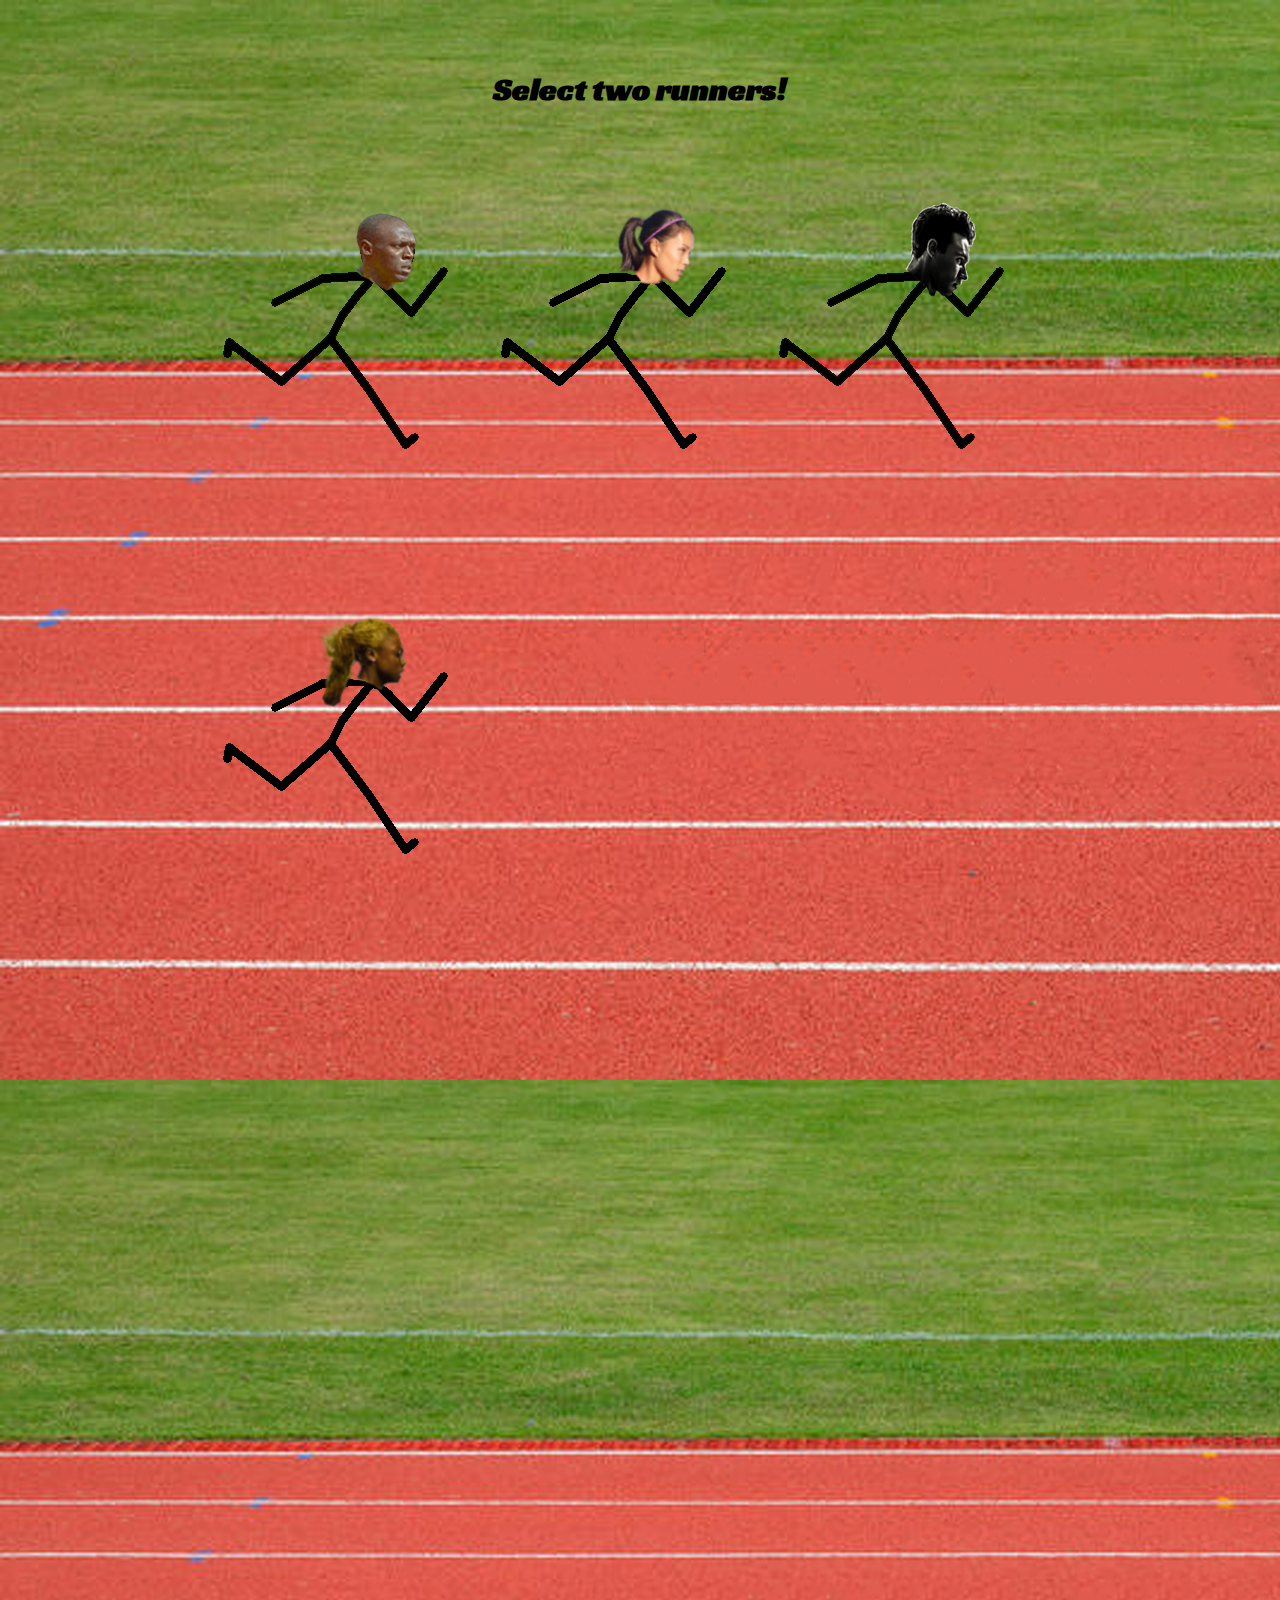
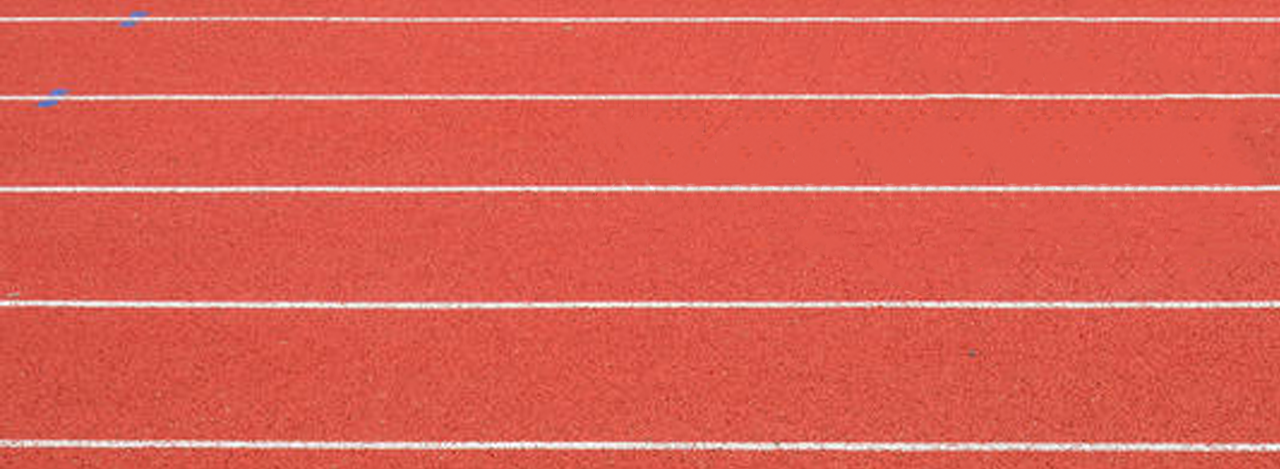
==== greatRace/index.html @ 97380203 "init four person race page" ====
<!DOCTYPE html>
<html lang="en">

<head>
    <!--
            Name: Dylan Mackey
            Date: 5/11/2021
            Assignment: Great Race
            Filename: index.html
        -->
    <meta charset="UTF-8">
    <meta name="viewport" content="width=device-width, initial-scale=1.0">
    <meta http-equiv="X-UA-Compatible" content="ie=edge">
    <title>The Great Race</title>
    <link href="https://fonts.googleapis.com/css?family=Racing+Sans+One&display=swap" rel="stylesheet">
    <link rel="stylesheet" href="style.css">
</head>

<body>
    <div id="standings">
        <img src="img/loseBlank.png" alt="loser" id="loser" />

        <div id="win">
            <h1>WINNER!</h1>

            <img src="img/winBlank.png" alt="winner" id="winner" />

            <img src="img/podium.png" alt="podium" width=200 />
        </div>
    </div>

    <img src="img/blank.png" alt="light" id="light" height=350 />

    <img src="img/blank.png" alt="flag" id="flag" height=350 />

    <div id="runners">
        <img src="img/blank.png" alt="1st runner" id="r1" />

        <img src="img/blank.png" alt="2nd runner" id="r2" />
    </div>

    <div id="selection">
        <h1 id="selectText">Select two runners!</h1>

        <img src="img/1r.png" alt="1st runner" id="p1" class="selectMe" />

        <img src="img/2r.png" alt="2nd runner" id="p2" class="selectMe" />

        <img src="img/3r.png" alt="3rd runner" id="p3" class="selectMe" />

        <img src="img/4r.png" alt="4th runner" id="p4" class="selectMe" />
    </div>

    <script src="scripts.js"></script>
</body>

</html>
---- greatRace/style.css ----
/*
	Name: Dylan Mackey
	Date: 5/11/2021
	Assignment: Great Race
	Filename: style.css
*/

/* General Styles */
body
{
	background-image: url("img/theTrack.png");
    background-size: auto;
    font-family: 'Racing Sans One', cursive;
}
#flag
{
    position: relative;
    left: 1120px;
    z-index: -1;
}

/* Runner Styles */
#r2
{
    display: block;
    position: relative;
    top: -9em;
}
#r1
{
    position: relative;
    top: -3em;
}

/* Selection Styles */
#selection
{
    position: relative;
    top: -70em;
    width: 70%;
    margin: auto;
}
#selectText
{
    text-align: center;
}
.selectMe
{
    border-radius: 70%;
}
.selectMe:hover
{
    background-color: rgba(255, 255, 0, .2);
}
.backgroundText {
    position: absolute;
    top: 0;
    left: 0;
    bottom: 0;
    right: 0;
    z-index: -1;
    overflow: hidden;
 }
 .textWithBackground{
     position: relative;
 }

/* Win Loss Styles */
#standings
{
    display: flex;
    float: right;
    height: 20em;
}
#win
{
    display: flex;
    flex-direction: column;
    align-items: center;
}
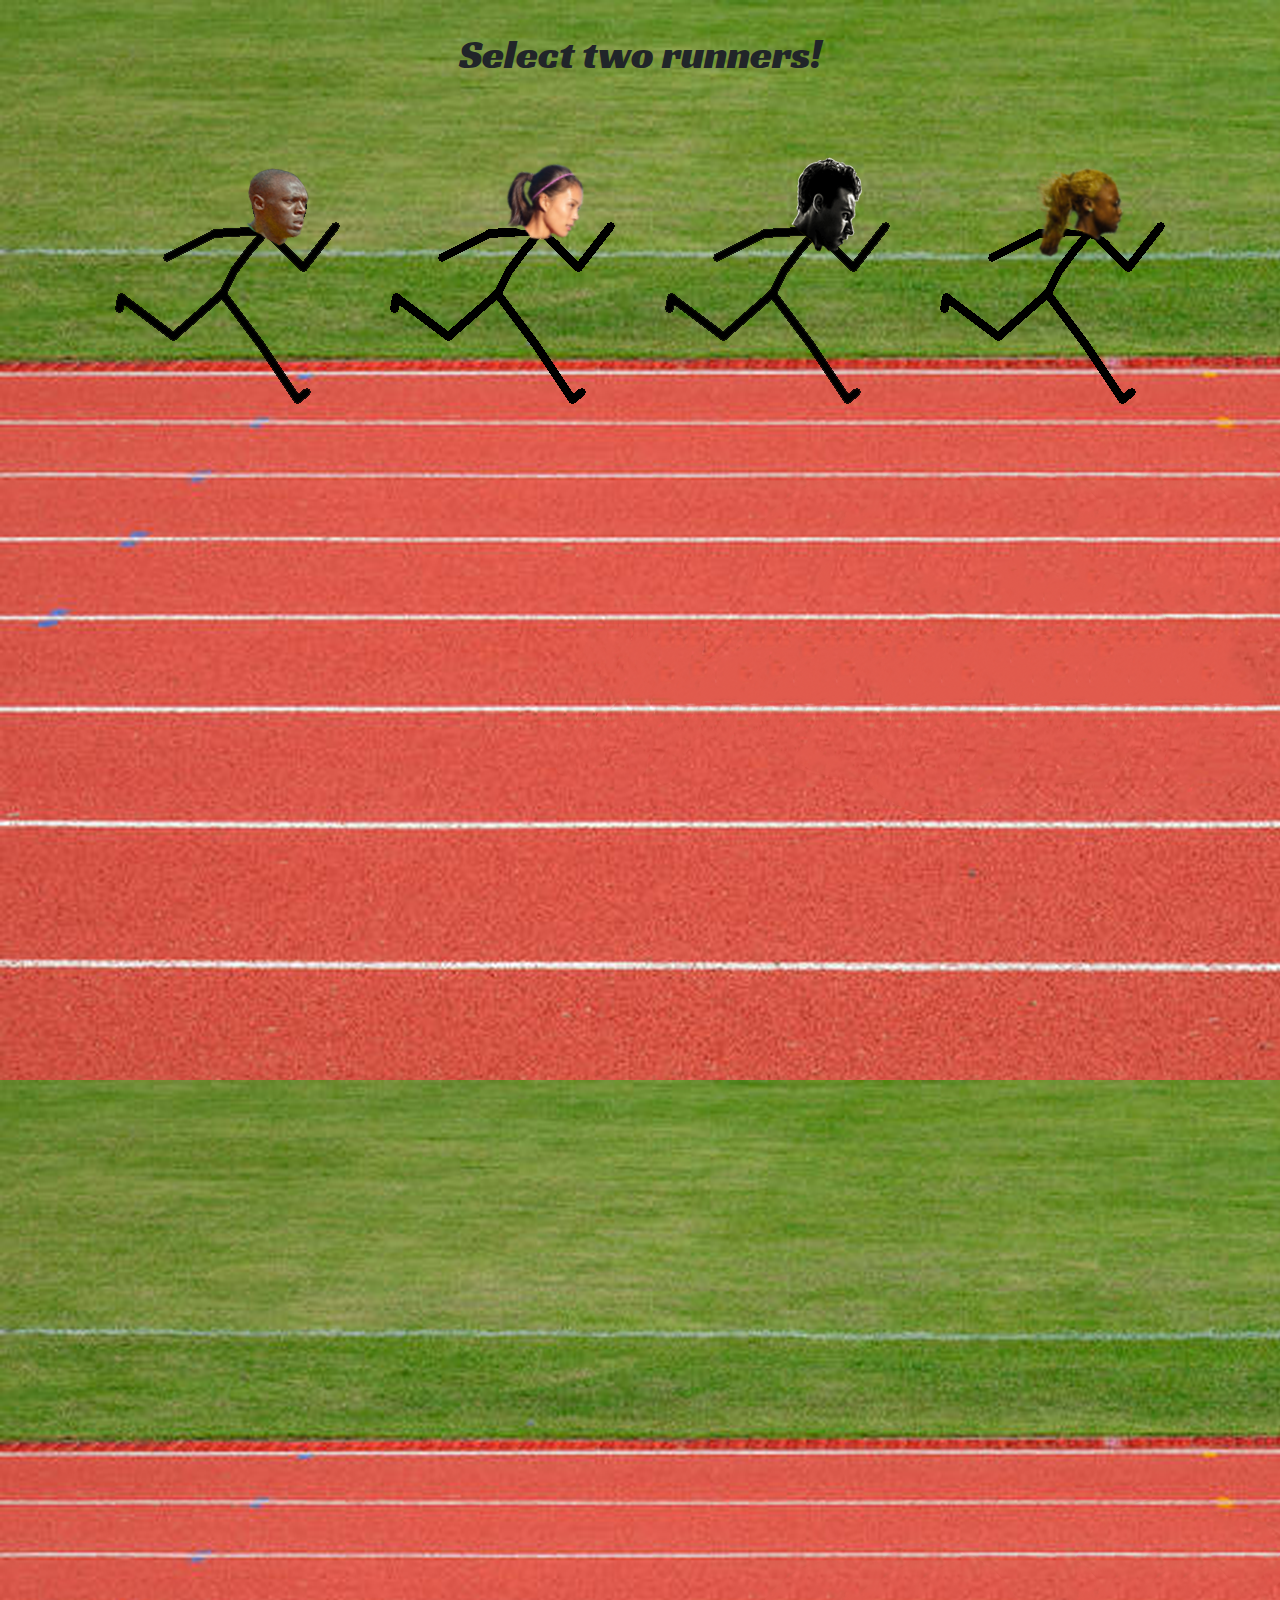
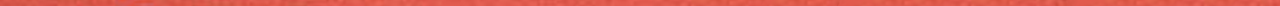
==== commit baedf0c0: "Able to search for Races and stats and race pages are linked." ====
--- a/greatRace/index.html
+++ b/greatRace/index.html
@@ -13,6 +13,8 @@
     <meta http-equiv="X-UA-Compatible" content="ie=edge">
     <title>The Great Race</title>
     <link href="https://fonts.googleapis.com/css?family=Racing+Sans+One&display=swap" rel="stylesheet">
+    <link rel="stylesheet" href="https://stackpath.bootstrapcdn.com/bootstrap/4.3.1/css/bootstrap.min.css"
+        integrity="sha384-ggOyR0iXCbMQv3Xipma34MD+dH/1fQ784/j6cY/iJTQUOhcWr7x9JvoRxT2MZw1T" crossorigin="anonymous">
     <link rel="stylesheet" href="style.css">
 </head>
 
@@ -31,6 +33,10 @@
 
     <img src="img/blank.png" alt="light" id="light" height=350 />
 
+    <a id="toStats" href="/ITC475-Adv-Web-Dev/greatrace/stats.php">
+        <div class="btn btn-primary">Race Stats</div>
+    </a>
+
     <img src="img/blank.png" alt="flag" id="flag" height=350 />
 
     <div id="runners">
@@ -41,15 +47,34 @@
 
     <div id="selection">
         <h1 id="selectText">Select two runners!</h1>
+        <div class="d-flex justify-content-center">
+            <div class="contentWithTextBackground">
+                <div id="p1Text" class="backgroundText">
+                    Usain
+                </div>
+                <img src="img/1r.png" alt="1st runner" id="p1" class="selectMe" />
+            </div>
+            <div class="contentWithTextBackground">
+                <div id="p2Text" class="backgroundText">
+                    Pam
+                </div>
+                <img src="img/2r.png" alt="2nd runner" id="p2" class="selectMe" />
+            </div>
+            <div class="contentWithTextBackground">
+                <div id="p3Text" class="backgroundText">
+                    Jim
+                </div>
+                <img src="img/3r.png" alt="3rd runner" id="p3" class="selectMe" />
+            </div>
+            <div class="contentWithTextBackground">
+                <div id="p4Text" class="backgroundText">
+                    Shelly-Ann
+                </div>
+                <img src="img/4r.png" alt="4th runner" id="p4" class="selectMe" />
+            </div>
+        </div>
+    </div>
 
-        <img src="img/1r.png" alt="1st runner" id="p1" class="selectMe" />
-
-        <img src="img/2r.png" alt="2nd runner" id="p2" class="selectMe" />
-
-        <img src="img/3r.png" alt="3rd runner" id="p3" class="selectMe" />
-
-        <img src="img/4r.png" alt="4th runner" id="p4" class="selectMe" />
-    </div>
 
     <script src="scripts.js"></script>
 </body>
--- a/greatRace/style.css
+++ b/greatRace/style.css
@@ -11,12 +11,25 @@
 	background-image: url("img/theTrack.png");
     background-size: auto;
     font-family: 'Racing Sans One', cursive;
+    overflow-x: hidden;
 }
 #flag
 {
     position: relative;
     left: 1120px;
     z-index: -1;
+}
+#toStats
+{
+    position: relative;
+    top:-100px;
+    left:1600px;
+}
+#toRace
+{
+    position: relative;
+    top:30px;
+    left:30px;
 }
 
 /* Runner Styles */
@@ -51,18 +64,28 @@
 .selectMe:hover
 {
     background-color: rgba(255, 255, 0, .2);
+    opacity: 0.5;
+}
+.backgroundText:hover + .selectMe{
+    background-color: rgba(255, 255, 0, .2);
+    opacity: 0.5;
 }
 .backgroundText {
+    display:none;
     position: absolute;
-    top: 0;
-    left: 0;
-    bottom: 0;
-    right: 0;
-    z-index: -1;
-    overflow: hidden;
+    top: 50%;
+    left: 50%;
+    transform: translate(-50%, -50%);
+    font-size: 5em;
+    text-align: center;
  }
- .textWithBackground{
-     position: relative;
+.contentWithTextBackground:hover > .backgroundText {
+    display:inline;
+ }
+ .contentWithTextBackground{
+    position: relative;
+    display:inline;
+    border-radius: 70%;
  }
 
 /* Win Loss Styles */
@@ -70,6 +93,7 @@
 {
     display: flex;
     float: right;
+    padding-right: 250px;
     height: 20em;
 }
 #win
@@ -77,4 +101,18 @@
     display: flex;
     flex-direction: column;
     align-items: center;
+}
+
+/* Table Styles */
+.form-control{
+    background-color: rgba(255, 255, 255, 0.432);
+    font-size: larger;
+}
+.form-control:focus{
+    background-color: rgba(255, 255, 255, 0.432);
+    font-size: larger;
+}
+table{
+    background-color: rgba(255, 255, 255, 0.5);
+    font-size: larger;
 }